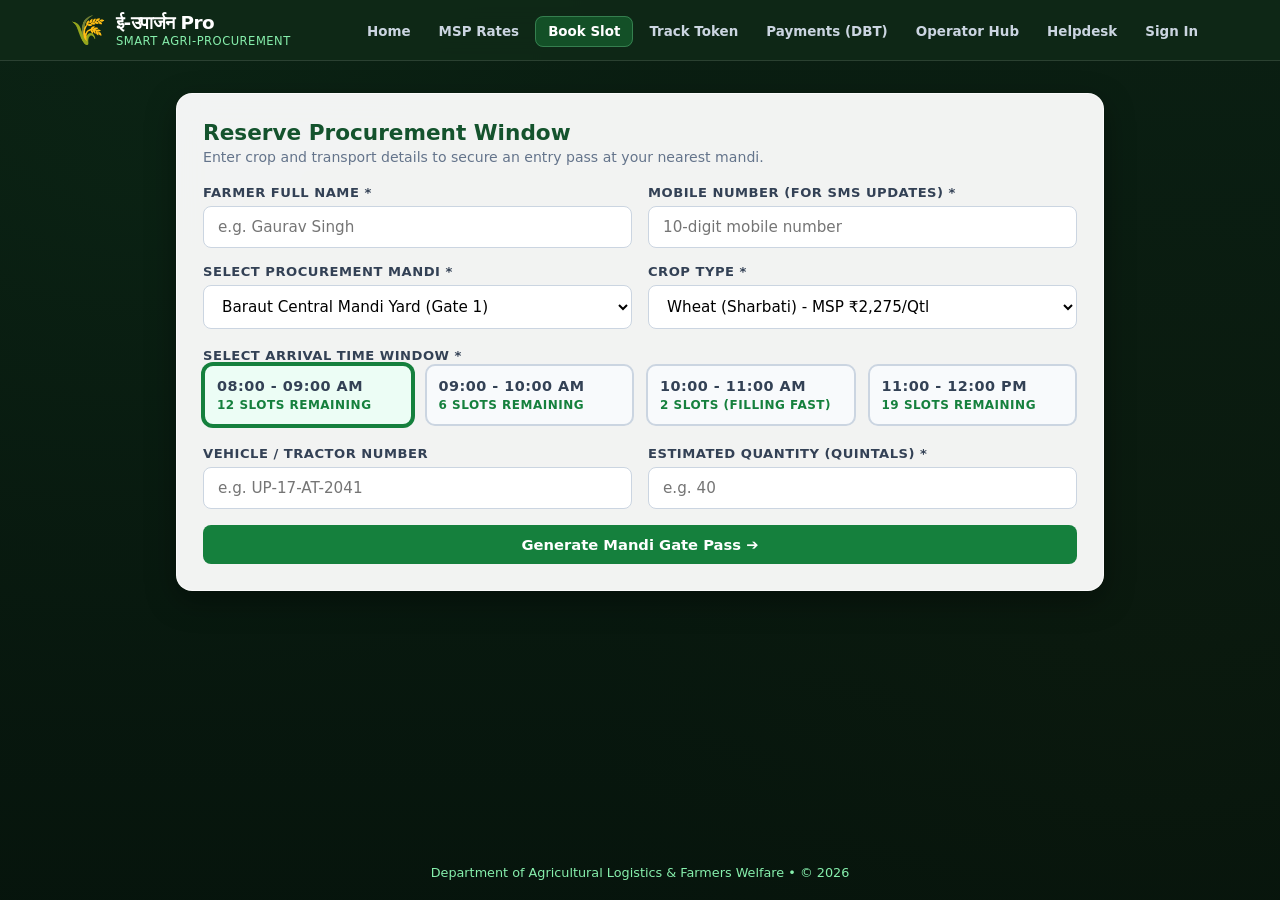
==== book-slot.html @ eba29f45 "Initial commit: Kisan Mandi Portal" ====
<!DOCTYPE html>
<html lang="en">
<head>
  <meta charset="UTF-8" />
  <meta name="viewport" content="width=device-width, initial-scale=1.0" />
  <title>Book Arrival Slot - Kisan Portal</title>
  <link rel="stylesheet" href="style.css" />
</head>
<body>

  <nav class="navbar">
    <div class="nav-container">
      <a href="index.html" class="brand">
        <span class="brand-icon">🌾</span>
        <div>
          <div class="brand-title">ई-उपार्जन Pro</div>
          <div class="brand-subtitle">Smart Agri-Procurement</div>
        </div>
      </a>
      <ul class="nav-links" id="navLinks"></ul>
    </div>
  </nav>

  <main class="main-content">
    <div class="card">
      <h2 class="card-title">Reserve Procurement Window</h2>
      <p class="card-desc">Enter crop and transport details to secure an entry pass at your nearest mandi.</p>

      <form id="bookingForm">
        <div class="form-row">
          <div class="form-group">
            <label for="farmerName">Farmer Full Name *</label>
            <input type="text" id="farmerName" placeholder="e.g. Gaurav Singh" required />
          </div>
          <div class="form-group">
            <label for="farmerPhone">Mobile Number (For SMS Updates) *</label>
            <input type="tel" id="farmerPhone" pattern="[0-9]{10}" placeholder="10-digit mobile number" required />
          </div>
        </div>

        <div class="form-row">
          <div class="form-group">
            <label for="centerSelect">Select Procurement Mandi *</label>
            <select id="centerSelect" required>
              <option value="Baraut Central Mandi Yard">Baraut Central Mandi Yard (Gate 1)</option>
              <option value="Khekra Grain Procurement Sub-Center">Khekra Grain Procurement Sub-Center</option>
              <option value="Baghpat Main Mandi Hub">Baghpat Main Mandi Hub</option>
            </select>
          </div>
          <div class="form-group">
            <label for="cropType">Crop Type *</label>
            <select id="cropType" required>
              <option value="Wheat (Sharbati)">Wheat (Sharbati) - MSP ₹2,275/Qtl</option>
              <option value="Mustard (Sarson)">Mustard (Sarson) - MSP ₹5,650/Qtl</option>
              <option value="Paddy (Dhan)">Paddy (Dhan) - MSP ₹2,183/Qtl</option>
            </select>
          </div>
        </div>

        <label>Select Arrival Time Window *</label>
        <div class="slot-grid">
          <label>
            <input type="radio" name="arrivalSlot" value="08:00 AM - 09:00 AM" class="slot-radio" checked />
            <div class="slot-box">
              <span class="slot-time">08:00 - 09:00 AM</span>
              <span class="slot-count">12 Slots Remaining</span>
            </div>
          </label>
          <label>
            <input type="radio" name="arrivalSlot" value="09:00 AM - 10:00 AM" class="slot-radio" />
            <div class="slot-box">
              <span class="slot-time">09:00 - 10:00 AM</span>
              <span class="slot-count">6 Slots Remaining</span>
            </div>
          </label>
          <label>
            <input type="radio" name="arrivalSlot" value="10:00 AM - 11:00 AM" class="slot-radio" />
            <div class="slot-box">
              <span class="slot-time">10:00 - 11:00 AM</span>
              <span class="slot-count">2 Slots (Filling Fast)</span>
            </div>
          </label>
          <label>
            <input type="radio" name="arrivalSlot" value="11:00 AM - 12:00 PM" class="slot-radio" />
            <div class="slot-box">
              <span class="slot-time">11:00 - 12:00 PM</span>
              <span class="slot-count">19 Slots Remaining</span>
            </div>
          </label>
        </div>

        <div class="form-row">
          <div class="form-group">
            <label for="vehicleNo">Vehicle / Tractor Number</label>
            <input type="text" id="vehicleNo" placeholder="e.g. UP-17-AT-2041" />
          </div>
          <div class="form-group">
            <label for="cropQty">Estimated Quantity (Quintals) *</label>
            <input type="number" id="cropQty" min="1" max="500" placeholder="e.g. 40" required />
          </div>
        </div>

        <button type="submit" class="btn btn-primary">Generate Mandi Gate Pass ➔</button>
      </form>
    </div>
  </main>

  <footer>Department of Agricultural Logistics & Farmers Welfare • © 2026</footer>
  <script src="script.js"></script>
</body>
</html>
---- style.css ----
* {
  box-sizing: border-box;
  margin: 0;
  padding: 0;
  font-family: system-ui, -apple-system, BlinkMacSystemFont, "Segoe UI", Roboto, sans-serif;
}

:root {
  --primary: #15803d;
  --primary-dark: #14532d;
  --accent: #ca8a04;
  --secondary: #0284c7;
  --card-bg: rgba(255, 255, 255, 0.95);
  --text-dark: #0f172a;
  --text-muted: #64748b;
  --border: #cbd5e1;
}

/* Background UI with agricultural crop visuals and soft dark green overlay */
body {
  min-height: 100vh;
  color: var(--text-dark);
  background-color: #0f2015;
  background-image: 
    linear-gradient(rgba(10, 31, 18, 0.88), rgba(6, 20, 12, 0.94)),
    radial-gradient(circle at 10% 20%, rgba(34, 197, 94, 0.25) 0%, transparent 40%),
    radial-gradient(circle at 90% 80%, rgba(202, 138, 4, 0.2) 0%, transparent 40%),
    url("https://images.unsplash.com/photo-1500382017468-9049fed747ef?auto=format&fit=crop&w=1600&q=80");
  background-size: cover;
  background-attachment: fixed;
  background-position: center;
  display: flex;
  flex-direction: column;
}

/* Universal Sticky Navigation Bar */
.navbar {
  background: rgba(15, 41, 23, 0.94);
  backdrop-filter: blur(12px);
  border-bottom: 1px solid rgba(255, 255, 255, 0.12);
  position: sticky;
  top: 0;
  z-index: 100;
}

.nav-container {
  max-width: 1180px;
  margin: 0 auto;
  padding: 12px 20px;
  display: flex;
  align-items: center;
  justify-content: space-between;
  flex-wrap: wrap;
  gap: 10px;
}

.brand {
  display: flex;
  align-items: center;
  gap: 10px;
  text-decoration: none;
  color: white;
}

.brand-icon { font-size: 1.8rem; }
.brand-title { font-size: 1.15rem; font-weight: 800; letter-spacing: -0.5px; }
.brand-subtitle { font-size: 0.72rem; color: #86efac; letter-spacing: 0.5px; text-transform: uppercase; }

.nav-links {
  display: flex;
  gap: 4px;
  list-style: none;
  align-items: center;
  flex-wrap: wrap;
}

.nav-links a {
  text-decoration: none;
  color: #cbd5e1;
  font-size: 0.84rem;
  font-weight: 600;
  padding: 7px 12px;
  border-radius: 8px;
  transition: all 0.2s ease;
}

.nav-links a:hover, .nav-links a.active {
  color: white;
  background: rgba(34, 197, 94, 0.25);
  border: 1px solid rgba(134, 239, 172, 0.3);
}

.user-badge {
  display: flex;
  align-items: center;
  gap: 6px;
  background: rgba(34, 197, 94, 0.2);
  border: 1px solid rgba(134, 239, 172, 0.4);
  padding: 5px 12px;
  border-radius: 20px;
  font-size: 0.78rem;
  color: white;
  font-weight: 600;
}

.btn-logout {
  background: rgba(239, 68, 68, 0.2);
  color: #fca5a5;
  border: 1px solid rgba(239, 68, 68, 0.4);
  padding: 5px 10px;
  border-radius: 8px;
  font-size: 0.78rem;
  font-weight: 700;
  cursor: pointer;
  transition: all 0.2s;
}

.btn-logout:hover {
  background: #dc2626;
  color: white;
}

/* Layout Containers */
.main-content {
  flex: 1;
  max-width: 960px;
  width: 100%;
  margin: 32px auto;
  padding: 0 16px;
}

/* Glassmorphic UI Card */
.card {
  background: var(--card-bg);
  backdrop-filter: blur(16px);
  border-radius: 16px;
  padding: 26px;
  box-shadow: 0 10px 30px rgba(0, 0, 0, 0.35);
  border: 1px solid rgba(255, 255, 255, 0.7);
  margin-bottom: 24px;
}

.card-title {
  font-size: 1.35rem;
  font-weight: 800;
  color: var(--primary-dark);
  margin-bottom: 4px;
}

.card-desc {
  font-size: 0.88rem;
  color: var(--text-muted);
  margin-bottom: 20px;
}

/* Banner and Landing Grid */
.hero-banner {
  text-align: center;
  padding: 30px 20px;
  color: white;
}

.hero-banner h1 {
  font-size: 2.2rem;
  font-weight: 900;
  margin-bottom: 12px;
}

.hero-banner p {
  font-size: 1.05rem;
  color: #bbf7d0;
  max-width: 620px;
  margin: 0 auto 20px auto;
}

.grid-3 {
  display: grid;
  grid-template-columns: repeat(auto-fit, minmax(260px, 1fr));
  gap: 20px;
}

.action-card {
  background: var(--card-bg);
  border-radius: 16px;
  padding: 24px;
  border-left: 5px solid var(--primary);
  box-shadow: 0 10px 25px rgba(0,0,0,0.25);
  display: flex;
  flex-direction: column;
  justify-content: space-between;
  text-decoration: none;
  color: var(--text-dark);
  transition: transform 0.2s, box-shadow 0.2s;
}

.action-card:hover {
  transform: translateY(-4px);
  box-shadow: 0 14px 28px rgba(0, 0, 0, 0.3);
}

.action-card.orange { border-left-color: var(--accent); }
.action-card.blue { border-left-color: var(--secondary); }
.action-icon { font-size: 2rem; margin-bottom: 10px; }

/* Forms and Inputs */
.form-row { display: flex; gap: 16px; margin-bottom: 16px; }
.form-group { flex: 1; display: flex; flex-direction: column; gap: 6px; }

label {
  font-size: 0.82rem;
  font-weight: 700;
  color: #334155;
  text-transform: uppercase;
  letter-spacing: 0.5px;
}

input, select, textarea {
  width: 100%;
  padding: 11px 14px;
  border: 1.5px solid var(--border);
  border-radius: 8px;
  font-size: 0.95rem;
  background-color: white;
  transition: border-color 0.2s;
}

input:focus, select:focus, textarea:focus {
  border-color: var(--primary);
  outline: none;
  box-shadow: 0 0 0 3px rgba(21, 128, 61, 0.15);
}

.tab-container { display: flex; gap: 8px; margin-bottom: 16px; }
.tab-btn {
  flex: 1; padding: 10px 14px; border: none; background: #e2e8f0; color: var(--text-muted);
  font-weight: 700; font-size: 0.9rem; border-radius: 8px; cursor: pointer; transition: all 0.2s;
}
.tab-btn.active { background: var(--primary); color: white; }

/* Arrival Slots */
.slot-grid {
  display: grid;
  grid-template-columns: repeat(auto-fit, minmax(180px, 1fr));
  gap: 12px;
  margin-bottom: 20px;
}
.slot-radio { display: none; }
.slot-box {
  border: 2px solid var(--border); padding: 12px; border-radius: 10px; cursor: pointer;
  background: #f8fafc; display: flex; flex-direction: column; gap: 4px; transition: all 0.2s;
}
.slot-time { font-weight: 700; font-size: 0.9rem; }
.slot-count { font-size: 0.75rem; font-weight: 600; color: var(--primary); }
.slot-radio:checked + .slot-box {
  border-color: var(--primary); background: #ecfdf5; box-shadow: 0 0 0 2px var(--primary);
}

/* Button UI */
.btn {
  display: inline-flex; align-items: center; justify-content: center; gap: 8px;
  padding: 11px 18px; font-size: 0.92rem; font-weight: 700; border-radius: 8px;
  border: none; cursor: pointer; text-decoration: none; transition: all 0.2s;
}
.btn-primary { background: var(--primary); color: white; width: 100%; }
.btn-primary:hover { background: var(--primary-dark); }
.btn-secondary { background: var(--secondary); color: white; }
.btn-secondary:hover { background: #0369a1; }
.btn-outline { background: white; border: 1px solid var(--border); color: var(--text-dark); }
.btn-outline:hover { background: #f1f5f9; }

/* Token Tracker Slip & Timeline */
.token-slip {
  background: #f8fafc; border: 2px dashed #94a3b8; border-radius: 12px; padding: 20px; margin-bottom: 24px;
}
.slip-header {
  display: flex; justify-content: space-between; align-items: center;
  border-bottom: 1px solid var(--border); padding-bottom: 12px; margin-bottom: 14px;
}
.token-tag { font-size: 1.6rem; font-family: monospace; font-weight: 900; color: var(--primary-dark); }
.details-grid { display: grid; grid-template-columns: repeat(auto-fit, minmax(160px, 1fr)); gap: 14px; }

.timeline {
  display: flex; flex-direction: column; gap: 20px; position: relative; margin: 20px 0 0 10px;
}
.timeline::before {
  content: ""; position: absolute; top: 14px; left: 14px; width: 2px;
  height: calc(100% - 28px); background: #e2e8f0;
}
.timeline-step { display: flex; align-items: flex-start; gap: 16px; position: relative; z-index: 2; }
.step-node {
  width: 32px; height: 32px; border-radius: 50%; background: white; border: 2px solid #cbd5e1;
  color: #94a3b8; display: flex; align-items: center; justify-content: center; font-size: 0.85rem; font-weight: bold;
}
.step-content h4 { font-size: 0.95rem; color: #64748b; }
.step-content p { font-size: 0.82rem; color: #94a3b8; }
.step-completed .step-node { background: var(--primary); border-color: var(--primary); color: white; }
.step-completed .step-content h4 { color: var(--text-dark); }
.step-active .step-node {
  background: var(--secondary); border-color: var(--secondary); color: white;
  box-shadow: 0 0 0 6px rgba(2, 132, 199, 0.2);
}
.step-active .step-content h4 { color: var(--secondary); font-weight: bold; }

/* Tables & Badges */
.rate-table { width: 100%; border-collapse: collapse; margin-top: 15px; font-size: 0.9rem; }
.rate-table th, .rate-table td { padding: 12px 14px; text-align: left; border-bottom: 1px solid var(--border); }
.rate-table th { background: #f1f5f9; color: var(--text-muted); font-weight: 700; font-size: 0.8rem; text-transform: uppercase; }
.badge-msp { background: #dcfce7; color: #15803d; font-weight: 800; padding: 4px 8px; border-radius: 6px; font-family: monospace; }

footer { text-align: center; padding: 20px; color: #86efac; font-size: 0.8rem; margin-top: auto; }

@media (max-width: 768px) {
  .nav-container { flex-direction: column; align-items: stretch; }
  .nav-links { justify-content: center; }
  .form-row { flex-direction: column; }
}
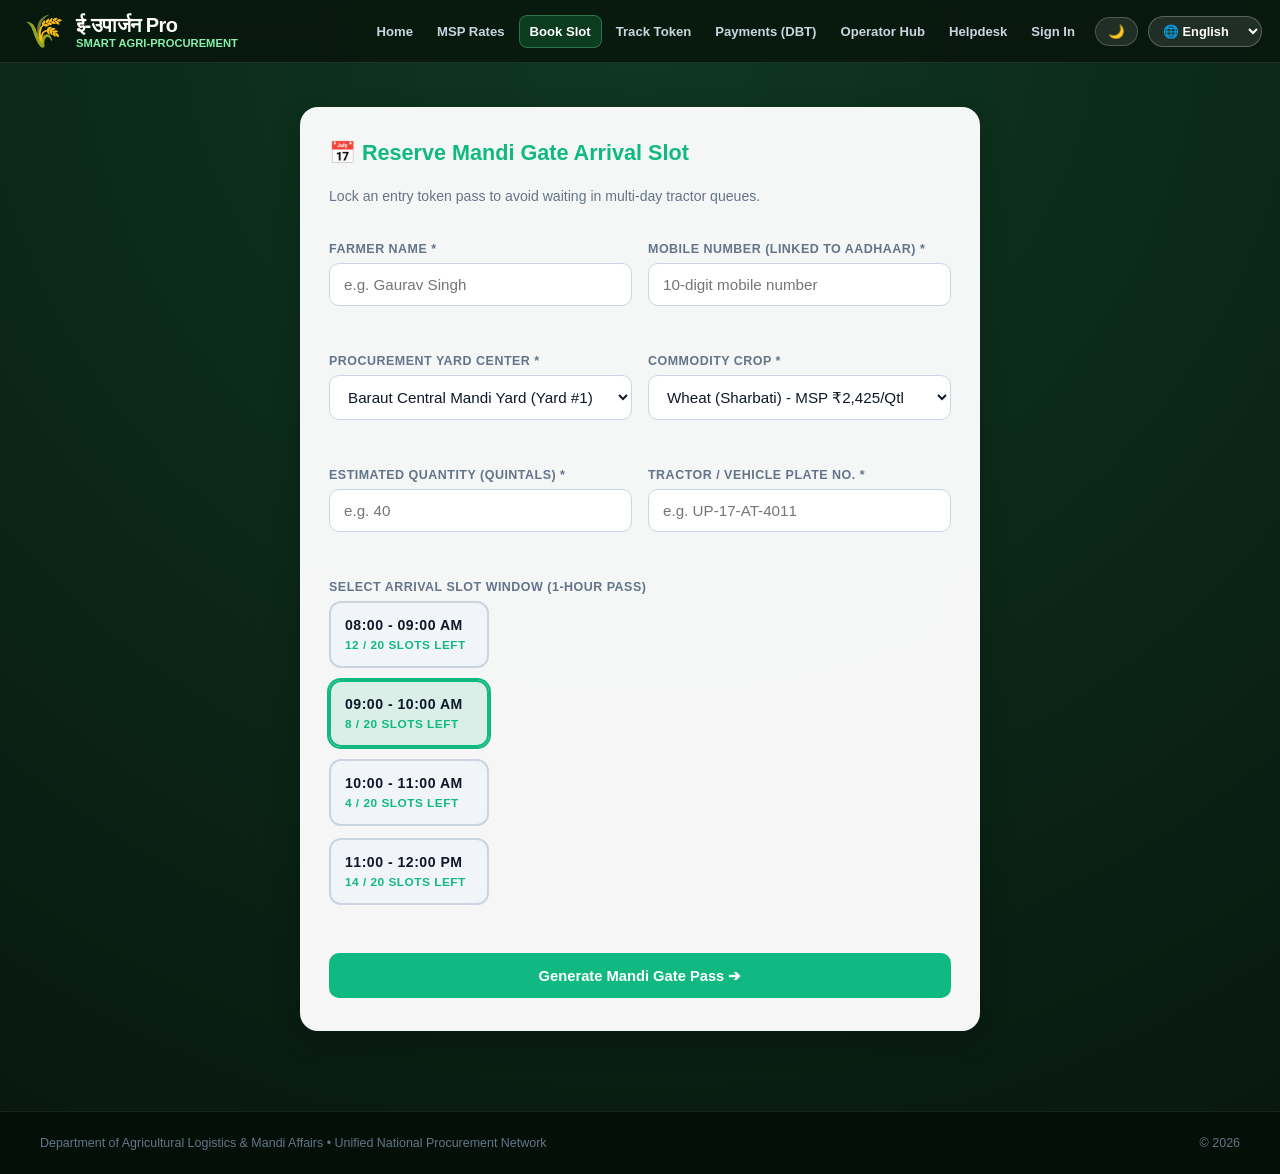
==== commit 6c9e0e0f: "Fix navbar wrapping and layout spacing issues" ====
--- a/book-slot.html
+++ b/book-slot.html
@@ -3,7 +3,7 @@
 <head>
   <meta charset="UTF-8" />
   <meta name="viewport" content="width=device-width, initial-scale=1.0" />
-  <title>Book Arrival Slot - Kisan Portal</title>
+  <title>Book Arrival Slot • ई-उपार्जन Pro</title>
   <link rel="stylesheet" href="style.css" />
 </head>
 <body>
@@ -22,81 +22,85 @@
   </nav>
 
   <main class="main-content">
-    <div class="card">
-      <h2 class="card-title">Reserve Procurement Window</h2>
-      <p class="card-desc">Enter crop and transport details to secure an entry pass at your nearest mandi.</p>
+    <div class="card" style="max-width: 680px; margin: 20px auto;">
+      <h2 class="card-title">📅 Reserve Mandi Gate Arrival Slot</h2>
+      <p class="card-desc">Lock an entry token pass to avoid waiting in multi-day tractor queues.</p>
 
       <form id="bookingForm">
         <div class="form-row">
           <div class="form-group">
-            <label for="farmerName">Farmer Full Name *</label>
+            <label>Farmer Name *</label>
             <input type="text" id="farmerName" placeholder="e.g. Gaurav Singh" required />
           </div>
           <div class="form-group">
-            <label for="farmerPhone">Mobile Number (For SMS Updates) *</label>
-            <input type="tel" id="farmerPhone" pattern="[0-9]{10}" placeholder="10-digit mobile number" required />
+            <label>Mobile Number (Linked to Aadhaar) *</label>
+            <input type="tel" id="farmerPhone" placeholder="10-digit mobile number" required />
           </div>
         </div>
 
         <div class="form-row">
           <div class="form-group">
-            <label for="centerSelect">Select Procurement Mandi *</label>
+            <label>Procurement Yard Center *</label>
             <select id="centerSelect" required>
-              <option value="Baraut Central Mandi Yard">Baraut Central Mandi Yard (Gate 1)</option>
-              <option value="Khekra Grain Procurement Sub-Center">Khekra Grain Procurement Sub-Center</option>
-              <option value="Baghpat Main Mandi Hub">Baghpat Main Mandi Hub</option>
+              <option value="Baraut Central Mandi Yard">Baraut Central Mandi Yard (Yard #1)</option>
+              <option value="Baghpat APMC Main Sub-Yard">Baghpat APMC Main Sub-Yard</option>
+              <option value="Khekra Grain Mandi Complex">Khekra Grain Mandi Complex</option>
+              <option value="Chhaprauli Farmer Hub">Chhaprauli Farmer Hub</option>
             </select>
           </div>
           <div class="form-group">
-            <label for="cropType">Crop Type *</label>
+            <label>Commodity Crop *</label>
             <select id="cropType" required>
-              <option value="Wheat (Sharbati)">Wheat (Sharbati) - MSP ₹2,275/Qtl</option>
-              <option value="Mustard (Sarson)">Mustard (Sarson) - MSP ₹5,650/Qtl</option>
-              <option value="Paddy (Dhan)">Paddy (Dhan) - MSP ₹2,183/Qtl</option>
+              <option value="Wheat (Sharbati)">Wheat (Sharbati) - MSP ₹2,425/Qtl</option>
+              <option value="Mustard (RM)">Mustard (Rabi RM) - MSP ₹5,950/Qtl</option>
+              <option value="Gram (Chana)">Gram (Chana) - MSP ₹5,650/Qtl</option>
+              <option value="Barley (Jau)">Barley - MSP ₹1,980/Qtl</option>
             </select>
           </div>
         </div>
 
-        <label>Select Arrival Time Window *</label>
-        <div class="slot-grid">
-          <label>
-            <input type="radio" name="arrivalSlot" value="08:00 AM - 09:00 AM" class="slot-radio" checked />
-            <div class="slot-box">
-              <span class="slot-time">08:00 - 09:00 AM</span>
-              <span class="slot-count">12 Slots Remaining</span>
-            </div>
-          </label>
-          <label>
-            <input type="radio" name="arrivalSlot" value="09:00 AM - 10:00 AM" class="slot-radio" />
-            <div class="slot-box">
-              <span class="slot-time">09:00 - 10:00 AM</span>
-              <span class="slot-count">6 Slots Remaining</span>
-            </div>
-          </label>
-          <label>
-            <input type="radio" name="arrivalSlot" value="10:00 AM - 11:00 AM" class="slot-radio" />
-            <div class="slot-box">
-              <span class="slot-time">10:00 - 11:00 AM</span>
-              <span class="slot-count">2 Slots (Filling Fast)</span>
-            </div>
-          </label>
-          <label>
-            <input type="radio" name="arrivalSlot" value="11:00 AM - 12:00 PM" class="slot-radio" />
-            <div class="slot-box">
-              <span class="slot-time">11:00 - 12:00 PM</span>
-              <span class="slot-count">19 Slots Remaining</span>
-            </div>
-          </label>
+        <div class="form-row">
+          <div class="form-group">
+            <label>Estimated Quantity (Quintals) *</label>
+            <input type="number" id="cropQty" min="5" max="500" placeholder="e.g. 40" required />
+          </div>
+          <div class="form-group">
+            <label>Tractor / Vehicle Plate No. *</label>
+            <input type="text" id="vehicleNo" placeholder="e.g. UP-17-AT-4011" required />
+          </div>
         </div>
 
-        <div class="form-row">
-          <div class="form-group">
-            <label for="vehicleNo">Vehicle / Tractor Number</label>
-            <input type="text" id="vehicleNo" placeholder="e.g. UP-17-AT-2041" />
-          </div>
-          <div class="form-group">
-            <label for="cropQty">Estimated Quantity (Quintals) *</label>
-            <input type="number" id="cropQty" min="1" max="500" placeholder="e.g. 40" required />
+        <div class="form-group" style="margin-bottom: 20px;">
+          <label>Select Arrival Slot Window (1-Hour Pass)</label>
+          <div class="slot-grid">
+            <label>
+              <input type="radio" name="arrivalSlot" value="08:00 AM - 09:00 AM" class="slot-radio" />
+              <div class="slot-box">
+                <span class="slot-time">08:00 - 09:00 AM</span>
+                <span class="slot-count">12 / 20 Slots Left</span>
+              </div>
+            </label>
+            <label>
+              <input type="radio" name="arrivalSlot" value="09:00 AM - 10:00 AM" class="slot-radio" checked />
+              <div class="slot-box">
+                <span class="slot-time">09:00 - 10:00 AM</span>
+                <span class="slot-count">8 / 20 Slots Left</span>
+              </div>
+            </label>
+            <label>
+              <input type="radio" name="arrivalSlot" value="10:00 AM - 11:00 AM" class="slot-radio" />
+              <div class="slot-box">
+                <span class="slot-time">10:00 - 11:00 AM</span>
+                <span class="slot-count">4 / 20 Slots Left</span>
+              </div>
+            </label>
+            <label>
+              <input type="radio" name="arrivalSlot" value="11:00 AM - 12:00 PM" class="slot-radio" />
+              <div class="slot-box">
+                <span class="slot-time">11:00 - 12:00 PM</span>
+                <span class="slot-count">14 / 20 Slots Left</span>
+              </div>
+            </label>
           </div>
         </div>
 
@@ -105,7 +109,13 @@
     </div>
   </main>
 
-  <footer>Department of Agricultural Logistics & Farmers Welfare • © 2026</footer>
+  <footer class="portal-footer">
+    <div class="footer-inner">
+      <p>Department of Agricultural Logistics & Mandi Affairs • Unified National Procurement Network</p>
+      <span>© 2026</span>
+    </div>
+  </footer>
+
   <script src="script.js"></script>
 </body>
 </html>
--- a/style.css
+++ b/style.css
@@ -1,316 +1,939 @@
+/* =========================================================
+   1. CORE TOKENS & DESIGN SYSTEM
+   ========================================================= */
 * {
   box-sizing: border-box;
   margin: 0;
   padding: 0;
-  font-family: system-ui, -apple-system, BlinkMacSystemFont, "Segoe UI", Roboto, sans-serif;
+  font-family: -apple-system, BlinkMacSystemFont, "Segoe UI", Roboto, "Helvetica Neue", Arial, sans-serif;
+  transition: background-color 0.25s ease, border-color 0.25s ease, color 0.25s ease;
 }
 
 :root {
-  --primary: #15803d;
-  --primary-dark: #14532d;
-  --accent: #ca8a04;
-  --secondary: #0284c7;
-  --card-bg: rgba(255, 255, 255, 0.95);
-  --text-dark: #0f172a;
+  --primary: #10b981;
+  --primary-dark: #059669;
+  --accent: #f59e0b;
+  --secondary: #3b82f6;
+  --bg-gradient: radial-gradient(circle at 50% 0%, #0f3822 0%, #08170e 100%);
+  --surface: rgba(255, 255, 255, 0.96);
+  --surface-alt: #f1f5f9;
+  --text-main: #0f172a;
   --text-muted: #64748b;
   --border: #cbd5e1;
-}
-
-/* Background UI with agricultural crop visuals and soft dark green overlay */
+  --border-card: rgba(255, 255, 255, 0.2);
+  --shadow-card: 0 10px 30px rgba(0, 0, 0, 0.18);
+  --input-bg: #ffffff;
+}
+
+body.dark-mode {
+  --primary: #34d399;
+  --primary-dark: #10b981;
+  --accent: #fbbf24;
+  --secondary: #60a5fa;
+  --bg-gradient: radial-gradient(circle at 50% 0%, #092315 0%, #030805 100%);
+  --surface: rgba(15, 23, 42, 0.92);
+  --surface-alt: #0b1324;
+  --text-main: #f8fafc;
+  --text-muted: #94a3b8;
+  --border: #334155;
+  --border-card: rgba(255, 255, 255, 0.08);
+  --shadow-card: 0 12px 36px rgba(0, 0, 0, 0.55);
+  --input-bg: #0f172a;
+}
+
 body {
   min-height: 100vh;
-  color: var(--text-dark);
-  background-color: #0f2015;
-  background-image: 
-    linear-gradient(rgba(10, 31, 18, 0.88), rgba(6, 20, 12, 0.94)),
-    radial-gradient(circle at 10% 20%, rgba(34, 197, 94, 0.25) 0%, transparent 40%),
-    radial-gradient(circle at 90% 80%, rgba(202, 138, 4, 0.2) 0%, transparent 40%),
-    url("https://images.unsplash.com/photo-1500382017468-9049fed747ef?auto=format&fit=crop&w=1600&q=80");
-  background-size: cover;
-  background-attachment: fixed;
-  background-position: center;
+  background: var(--bg-gradient);
+  color: var(--text-main);
   display: flex;
   flex-direction: column;
 }
 
-/* Universal Sticky Navigation Bar */
+/* =========================================================
+   2. TOP TICKER & NAVBAR
+   ========================================================= */
+.mandi-ticker-strip {
+  background: #041007;
+  border-bottom: 1px solid rgba(255, 255, 255, 0.08);
+  overflow: hidden;
+  white-space: nowrap;
+  padding: 7px 0;
+  font-size: 0.78rem;
+  color: #94a3b8;
+}
+
+.ticker-content {
+  display: inline-flex;
+  gap: 36px;
+  padding-left: 20px;
+}
+
+.ticker-content em.up { color: #34d399; font-style: normal; font-weight: 700; }
+.ticker-content em.steady { color: #94a3b8; font-style: normal; }
+
 .navbar {
-  background: rgba(15, 41, 23, 0.94);
-  backdrop-filter: blur(12px);
-  border-bottom: 1px solid rgba(255, 255, 255, 0.12);
+  background: rgba(8, 23, 14, 0.92);
+  backdrop-filter: blur(14px);
+  border-bottom: 1px solid rgba(255, 255, 255, 0.1);
   position: sticky;
   top: 0;
   z-index: 100;
 }
 
 .nav-container {
-  max-width: 1180px;
+  max-width: 1240px;
   margin: 0 auto;
-  padding: 12px 20px;
+  padding: 12px 24px;
   display: flex;
   align-items: center;
   justify-content: space-between;
-  flex-wrap: wrap;
-  gap: 10px;
 }
 
 .brand {
   display: flex;
   align-items: center;
-  gap: 10px;
+  gap: 12px;
   text-decoration: none;
-  color: white;
-}
-
-.brand-icon { font-size: 1.8rem; }
-.brand-title { font-size: 1.15rem; font-weight: 800; letter-spacing: -0.5px; }
-.brand-subtitle { font-size: 0.72rem; color: #86efac; letter-spacing: 0.5px; text-transform: uppercase; }
+  color: #ffffff;
+}
+
+.brand-icon {
+  font-size: 2rem;
+  display: inline-block;
+  transform-origin: bottom center;
+  animation: wheatWave 2.8s ease-in-out infinite;
+}
+
+@keyframes wheatWave {
+  0%, 100% { transform: rotate(0deg); }
+  20% { transform: rotate(14deg) scale(1.05); }
+  40% { transform: rotate(-10deg); }
+  60% { transform: rotate(8deg); }
+  80% { transform: rotate(-4deg); }
+}
+
+.brand-title { font-size: 1.25rem; font-weight: 900; letter-spacing: -0.5px; }
+.brand-subtitle { font-size: 0.7rem; color: #86efac; text-transform: uppercase; font-weight: 700; }
 
 .nav-links {
   display: flex;
-  gap: 4px;
+  align-items: center;
   list-style: none;
-  align-items: center;
-  flex-wrap: wrap;
+  gap: 6px;
 }
 
 .nav-links a {
+  color: #cbd5e1;
   text-decoration: none;
-  color: #cbd5e1;
   font-size: 0.84rem;
   font-weight: 600;
-  padding: 7px 12px;
+  padding: 8px 14px;
   border-radius: 8px;
-  transition: all 0.2s ease;
-}
-
-.nav-links a:hover, .nav-links a.active {
-  color: white;
-  background: rgba(34, 197, 94, 0.25);
+  transition: all 0.2s;
+}
+
+.nav-links a:hover,
+.nav-links a.active {
+  background: rgba(34, 197, 94, 0.2);
+  color: #ffffff;
   border: 1px solid rgba(134, 239, 172, 0.3);
 }
 
+.theme-btn {
+  background: rgba(255, 255, 255, 0.1);
+  border: 1px solid rgba(255, 255, 255, 0.2);
+  color: #fff;
+  border-radius: 20px;
+  padding: 6px 12px;
+  cursor: pointer;
+  margin-left: 6px;
+}
+
+.lang-select {
+  background: rgba(255, 255, 255, 0.1);
+  border: 1px solid rgba(255, 255, 255, 0.25);
+  color: #ffffff;
+  border-radius: 20px;
+  padding: 6px 10px;
+  font-size: 0.8rem;
+  font-weight: 700;
+  cursor: pointer;
+  margin-left: 6px;
+}
+
+.lang-select option { background: #0b1710; color: #fff; }
+
 .user-badge {
-  display: flex;
-  align-items: center;
-  gap: 6px;
-  background: rgba(34, 197, 94, 0.2);
-  border: 1px solid rgba(134, 239, 172, 0.4);
-  padding: 5px 12px;
+  background: rgba(16, 185, 129, 0.2);
+  border: 1px solid rgba(16, 185, 129, 0.4);
+  padding: 6px 12px;
   border-radius: 20px;
+  color: #ffffff;
   font-size: 0.78rem;
-  color: white;
-  font-weight: 600;
+  font-weight: 700;
 }
 
 .btn-logout {
   background: rgba(239, 68, 68, 0.2);
   color: #fca5a5;
   border: 1px solid rgba(239, 68, 68, 0.4);
-  padding: 5px 10px;
+  padding: 6px 12px;
   border-radius: 8px;
-  font-size: 0.78rem;
   font-weight: 700;
   cursor: pointer;
-  transition: all 0.2s;
-}
-
-.btn-logout:hover {
-  background: #dc2626;
-  color: white;
-}
-
-/* Layout Containers */
+}
+
+/* =========================================================
+   3. UNIVERSAL CARDS & CONTAINERS
+   ========================================================= */
 .main-content {
+  max-width: 1200px;
+  margin: 0 auto;
+  padding: 24px 20px 60px;
+  width: 100%;
   flex: 1;
-  max-width: 960px;
+}
+
+/* =========================================================
+   FORM SPACING & LAYOUT FIX (PREVENTS COLLAPSING / OVERLAPPING)
+   ========================================================= */
+
+/* Ensure the card has proper internal spacing */
+.card {
+  background: var(--surface);
+  backdrop-filter: blur(16px);
+  border-radius: 18px;
+  padding: 32px 28px;
+  border: 1px solid var(--border-card);
+  box-shadow: var(--shadow-card);
+  margin: 24px auto;
+  display: flex;
+  flex-direction: column;
+  gap: 16px; /* Automatic spacing between any direct child elements */
+}
+
+/* Form container */
+form {
+  display: flex;
+  flex-direction: column;
+  gap: 18px; /* Spacing between form rows and fields */
   width: 100%;
-  margin: 32px auto;
-  padding: 0 16px;
-}
-
-/* Glassmorphic UI Card */
-.card {
-  background: var(--card-bg);
-  backdrop-filter: blur(16px);
-  border-radius: 16px;
-  padding: 26px;
-  box-shadow: 0 10px 30px rgba(0, 0, 0, 0.35);
-  border: 1px solid rgba(255, 255, 255, 0.7);
-  margin-bottom: 24px;
+}
+
+/* Row wrapper for side-by-side inputs */
+.form-row {
+  display: flex;
+  gap: 18px;
+  width: 100%;
+}
+
+/* Individual field group */
+.form-group {
+  flex: 1;
+  display: flex;
+  flex-direction: column;
+  align-items: flex-start;
+  gap: 8px; /* Space between the label and the input box */
+  width: 100%;
+}
+
+/* Labels must be block-level so inputs drop to the next line */
+label {
+  display: block;
+  font-size: 0.8rem;
+  font-weight: 700;
+  color: var(--text-muted);
+  text-transform: uppercase;
+  letter-spacing: 0.5px;
+  line-height: 1.2;
+}
+
+/* Inputs, dropdowns, and textareas */
+input[type="text"],
+input[type="tel"],
+input[type="password"],
+input[type="number"],
+select,
+textarea {
+  display: block;
+  width: 100%;
+  padding: 12px 14px;
+  border: 1.5px solid var(--border);
+  border-radius: 10px;
+  font-size: 0.95rem;
+  background-color: var(--input-bg);
+  color: var(--text-main);
+  outline: none;
+  box-sizing: border-box;
+}
+
+/* Ensure textarea starts with good default height */
+textarea {
+  resize: vertical;
+  min-height: 100px;
+}
+
+/* Buttons inside forms */
+form .btn,
+form button[type="submit"] {
+  margin-top: 10px;
+  padding: 14px 20px;
+  width: 100%;
+}
+
+/* Role tab bar in login.html */
+.tab-container {
+  display: flex;
+  background: var(--surface-alt);
+  padding: 6px;
+  border-radius: 12px;
+  gap: 8px;
+  margin-bottom: 8px;
+  border: 1px solid var(--border);
+  width: 100%;
+}
+
+.tab-btn {
+  flex: 1;
+  padding: 10px 14px;
+  border: none;
+  background: transparent;
+  color: var(--text-muted);
+  font-weight: 700;
+  font-size: 0.88rem;
+  border-radius: 8px;
+  cursor: pointer;
+}
+
+/* Mobile responsive fallback */
+@media (max-width: 640px) {
+  .form-row {
+    flex-direction: column;
+    gap: 16px;
+  }
 }
 
 .card-title {
   font-size: 1.35rem;
   font-weight: 800;
-  color: var(--primary-dark);
-  margin-bottom: 4px;
+  color: var(--primary);
+  margin-bottom: 6px;
 }
 
 .card-desc {
   font-size: 0.88rem;
   color: var(--text-muted);
-  margin-bottom: 20px;
-}
-
-/* Banner and Landing Grid */
-.hero-banner {
+  margin-bottom: 22px;
+}
+
+/* =========================================================
+   4. FORM INPUTS & LABELS
+   ========================================================= */
+.form-row {
+  display: flex;
+  gap: 16px;
+  margin-bottom: 16px;
+}
+
+.form-group {
+  flex: 1;
+  display: flex;
+  flex-direction: column;
+  gap: 6px;
+  margin-bottom: 14px;
+}
+
+label {
+  font-size: 0.78rem;
+  font-weight: 800;
+  color: var(--text-muted);
+  text-transform: uppercase;
+  letter-spacing: 0.5px;
+}
+
+input, select, textarea {
+  width: 100%;
+  padding: 12px 14px;
+  border: 1.5px solid var(--border);
+  border-radius: 10px;
+  font-size: 0.95rem;
+  background-color: var(--input-bg);
+  color: var(--text-main);
+  outline: none;
+}
+
+input:focus, select:focus, textarea:focus {
+  border-color: var(--primary);
+  box-shadow: 0 0 0 3px rgba(16, 185, 129, 0.2);
+}
+
+/* =========================================================
+   5. BUTTONS & ROLE TABS
+   ========================================================= */
+.btn {
+  display: inline-flex;
+  align-items: center;
+  justify-content: center;
+  gap: 8px;
+  padding: 12px 20px;
+  font-size: 0.92rem;
+  font-weight: 700;
+  border-radius: 10px;
+  border: none;
+  cursor: pointer;
+  text-decoration: none;
+  transition: all 0.2s;
+}
+
+.btn-primary {
+  background: var(--primary);
+  color: #ffffff;
+  width: 100%;
+}
+
+.btn-primary:hover {
+  background: var(--primary-dark);
+  transform: translateY(-1px);
+}
+
+.btn-secondary {
+  background: var(--secondary);
+  color: #ffffff;
+}
+
+.tab-container {
+  display: flex;
+  background: var(--surface-alt);
+  padding: 5px;
+  border-radius: 12px;
+  gap: 6px;
+  margin-bottom: 22px;
+  border: 1px solid var(--border);
+}
+
+.tab-btn {
+  flex: 1;
+  padding: 10px 14px;
+  border: none;
+  background: transparent;
+  color: var(--text-muted);
+  font-weight: 700;
+  font-size: 0.88rem;
+  border-radius: 9px;
+  cursor: pointer;
+  display: inline-flex;
+  align-items: center;
+  justify-content: center;
+  gap: 8px;
+}
+
+.tab-btn.active {
+  background: var(--primary);
+  color: #ffffff;
+  box-shadow: 0 4px 12px rgba(16, 185, 129, 0.3);
+}
+
+/* =========================================================
+   6. SLOT SELECTION GRID
+   ========================================================= */
+.slot-grid {
+  display: grid;
+  grid-template-columns: repeat(auto-fit, minmax(160px, 1fr));
+  gap: 12px;
+}
+
+.slot-radio { display: none; }
+
+.slot-box {
+  border: 2px solid var(--border);
+  padding: 14px;
+  border-radius: 12px;
+  cursor: pointer;
+  background: var(--surface-alt);
+  display: flex;
+  flex-direction: column;
+  gap: 4px;
+}
+
+.slot-time {
+  font-weight: 800;
+  font-size: 0.88rem;
+  color: var(--text-main);
+}
+
+.slot-count {
+  font-size: 0.74rem;
+  font-weight: 700;
+  color: var(--primary);
+}
+
+.slot-radio:checked + .slot-box {
+  border-color: var(--primary);
+  background: rgba(16, 185, 129, 0.12);
+  box-shadow: 0 0 0 2px var(--primary);
+}
+/* Vertical separation between main dashboard sections */
+.section-container {
+  margin-bottom: 36px;
+}
+
+/* Internal gap inside the telemetry panel */
+.dashboard-panel {
+  margin-bottom: 36px;
+}
+
+.dashboard-panel .panel-header {
+  margin-bottom: 24px;
+}
+
+/* Space between the chart wrapper and the panel text above it */
+.charts-wrapper {
+  margin-top: 20px;
+}
+
+/* Directive boxes row */
+.directives-strip {
+  margin-top: 8px;
+}
+/* Fix gap between section header text and action cards */
+.section-header {
+  margin-bottom: 28px !important;
+}
+
+.section-sub {
+  display: block !important;
+  margin-top: 6px !important;
+  margin-bottom: 24px !important;
+}
+
+.grid-3.modern-actions {
+  margin-top: 20px !important;
+}
+
+
+/* =========================================================
+   7. TOKEN TRACKER SLIP & TIMELINE
+   ========================================================= */
+.token-slip {
+  background: var(--surface-alt);
+  border: 2px dashed var(--border);
+  border-radius: 14px;
+  padding: 20px;
+  margin-bottom: 24px;
+}
+
+.slip-header {
+  display: flex;
+  justify-content: space-between;
+  align-items: center;
+  border-bottom: 1px solid var(--border);
+  padding-bottom: 12px;
+  margin-bottom: 14px;
+}
+
+.token-tag {
+  font-size: 1.6rem;
+  font-family: monospace;
+  font-weight: 900;
+  color: var(--primary);
+}
+
+.details-grid {
+  display: grid;
+  grid-template-columns: repeat(auto-fit, minmax(160px, 1fr));
+  gap: 14px;
+}
+
+.details-grid strong {
+  color: var(--text-main);
+  display: block;
+  margin-top: 2px;
+}
+
+.timeline {
+  display: flex;
+  flex-direction: column;
+  gap: 20px;
+  position: relative;
+  margin: 20px 0 0 10px;
+}
+
+.timeline::before {
+  content: "";
+  position: absolute;
+  top: 14px;
+  left: 14px;
+  width: 2px;
+  height: calc(100% - 28px);
+  background: var(--border);
+}
+
+.timeline-step {
+  display: flex;
+  align-items: flex-start;
+  gap: 16px;
+  position: relative;
+  z-index: 2;
+}
+
+.step-node {
+  width: 32px;
+  height: 32px;
+  border-radius: 50%;
+  background: var(--surface);
+  border: 2px solid var(--border);
+  color: var(--text-muted);
+  display: flex;
+  align-items: center;
+  justify-content: center;
+  font-size: 0.85rem;
+  font-weight: bold;
+}
+
+.step-content h4 {
+  font-size: 0.95rem;
+  color: var(--text-muted);
+}
+
+.step-content p {
+  font-size: 0.82rem;
+  color: var(--text-muted);
+}
+
+.step-completed .step-node {
+  background: var(--primary);
+  border-color: var(--primary);
+  color: #ffffff;
+}
+
+.step-completed .step-content h4 {
+  color: var(--text-main);
+}
+
+.step-active .step-node {
+  background: var(--secondary);
+  border-color: var(--secondary);
+  color: #ffffff;
+  box-shadow: 0 0 0 6px rgba(59, 130, 246, 0.2);
+}
+
+.step-active .step-content h4 {
+  color: var(--secondary);
+  font-weight: bold;
+}
+
+/* =========================================================
+   8. RATE TABLE & BADGES
+   ========================================================= */
+.rate-table {
+  width: 100%;
+  border-collapse: collapse;
+  margin-top: 15px;
+  font-size: 0.9rem;
+}
+
+.rate-table th, .rate-table td {
+  padding: 14px 16px;
+  text-align: left;
+  border-bottom: 1px solid var(--border);
+}
+
+.rate-table th {
+  background: var(--surface-alt);
+  color: var(--text-muted);
+  font-weight: 800;
+  font-size: 0.78rem;
+  text-transform: uppercase;
+}
+
+.rate-table td {
+  color: var(--text-main);
+}
+
+.badge-msp {
+  background: rgba(16, 185, 129, 0.15);
+  color: var(--primary);
+  font-weight: 800;
+  padding: 4px 10px;
+  border-radius: 6px;
+  font-family: monospace;
+}
+
+/* =========================================================
+   9. HOMEPAGE HERO & GRIDS
+   ========================================================= */
+.portal-hero {
   text-align: center;
-  padding: 30px 20px;
-  color: white;
-}
-
-.hero-banner h1 {
-  font-size: 2.2rem;
+  padding: 48px 20px 24px;
+  color: #ffffff;
+}
+
+.hero-badge {
+  display: inline-block;
+  background: rgba(52, 211, 153, 0.12);
+  border: 1px solid rgba(52, 211, 153, 0.35);
+  color: #6ee7b7;
+  padding: 5px 14px;
+  border-radius: 20px;
+  font-size: 0.76rem;
+  font-weight: 700;
+  text-transform: uppercase;
+  margin-bottom: 16px;
+}
+
+.hero-main-title {
+  font-size: 2.6rem;
   font-weight: 900;
   margin-bottom: 12px;
 }
 
-.hero-banner p {
+.hero-subtext {
   font-size: 1.05rem;
-  color: #bbf7d0;
-  max-width: 620px;
-  margin: 0 auto 20px auto;
-}
+  color: #a7f3d0;
+  max-width: 680px;
+  margin: 0 auto 32px;
+  line-height: 1.6;
+}
+
+.kpi-banner {
+  display: inline-flex;
+  background: rgba(0, 0, 0, 0.35);
+  backdrop-filter: blur(10px);
+  border: 1px solid rgba(255, 255, 255, 0.12);
+  border-radius: 16px;
+  padding: 12px 24px;
+  gap: 36px;
+  flex-wrap: wrap;
+  justify-content: center;
+}
+
+.kpi-pill {
+  display: flex;
+  flex-direction: column;
+  align-items: center;
+}
+
+.kpi-num {
+  font-size: 1.4rem;
+  font-weight: 900;
+  font-family: monospace;
+  color: #ffffff;
+}
+
+.kpi-num.green-text { color: #34d399; }
+.kpi-lbl { font-size: 0.72rem; color: #94a3b8; text-transform: uppercase; font-weight: 700; }
 
 .grid-3 {
   display: grid;
-  grid-template-columns: repeat(auto-fit, minmax(260px, 1fr));
+  grid-template-columns: repeat(auto-fit, minmax(280px, 1fr));
   gap: 20px;
 }
 
-.action-card {
-  background: var(--card-bg);
-  border-radius: 16px;
-  padding: 24px;
-  border-left: 5px solid var(--primary);
-  box-shadow: 0 10px 25px rgba(0,0,0,0.25);
+.glass-action-card {
+  background: var(--surface);
+  backdrop-filter: blur(16px);
+  border: 1px solid var(--border-card);
+  border-radius: 18px;
+  padding: 26px;
+  text-decoration: none;
   display: flex;
   flex-direction: column;
   justify-content: space-between;
-  text-decoration: none;
-  color: var(--text-dark);
-  transition: transform 0.2s, box-shadow 0.2s;
-}
-
-.action-card:hover {
+  box-shadow: var(--shadow-card);
+}
+
+.glass-action-card:hover {
   transform: translateY(-4px);
-  box-shadow: 0 14px 28px rgba(0, 0, 0, 0.3);
-}
-
-.action-card.orange { border-left-color: var(--accent); }
-.action-card.blue { border-left-color: var(--secondary); }
-.action-icon { font-size: 2rem; margin-bottom: 10px; }
-
-/* Forms and Inputs */
-.form-row { display: flex; gap: 16px; margin-bottom: 16px; }
-.form-group { flex: 1; display: flex; flex-direction: column; gap: 6px; }
-
-label {
-  font-size: 0.82rem;
+}
+
+.green-accent { border-top: 4px solid var(--primary); }
+.amber-accent { border-top: 4px solid var(--accent); }
+.blue-accent { border-top: 4px solid var(--secondary); }
+
+.card-icon-bubble {
+  width: 48px;
+  height: 48px;
+  background: var(--surface-alt);
+  border-radius: 12px;
+  display: flex;
+  align-items: center;
+  justify-content: center;
+  font-size: 1.5rem;
+  margin-bottom: 14px;
+  border: 1px solid var(--border);
+}
+
+.status-chip {
+  display: inline-block;
+  font-size: 0.68rem;
+  font-weight: 800;
+  text-transform: uppercase;
+  padding: 3px 8px;
+  border-radius: 6px;
+  margin-bottom: 10px;
+}
+
+.chip-green { background: rgba(16, 185, 129, 0.15); color: var(--primary); }
+.chip-amber { background: rgba(245, 158, 11, 0.15); color: var(--accent); }
+.chip-blue { background: rgba(59, 130, 246, 0.15); color: var(--secondary); }
+
+.card-meta h3 { font-size: 1.25rem; font-weight: 800; color: var(--text-main); margin-bottom: 8px; }
+.card-meta p { font-size: 0.88rem; color: var(--text-muted); line-height: 1.5; }
+
+.action-footer {
+  display: flex;
+  align-items: center;
+  justify-content: space-between;
+  margin-top: 20px;
+  padding-top: 14px;
+  border-top: 1px solid var(--border);
+  font-size: 0.88rem;
   font-weight: 700;
-  color: #334155;
+  color: var(--text-main);
+}
+
+.dashboard-panel {
+  background: var(--surface);
+  border: 1px solid var(--border-card);
+  border-radius: 18px;
+  padding: 28px;
+  box-shadow: var(--shadow-card);
+}
+
+.charts-wrapper {
+  display: grid;
+  grid-template-columns: 2fr 1fr;
+  gap: 20px;
+  margin-top: 20px;
+}
+
+.chart-box {
+  background: var(--surface-alt);
+  border: 1px solid var(--border);
+  border-radius: 14px;
+  padding: 16px;
+}
+
+.chart-label {
+  font-size: 0.76rem;
+  font-weight: 800;
   text-transform: uppercase;
-  letter-spacing: 0.5px;
-}
-
-input, select, textarea {
-  width: 100%;
-  padding: 11px 14px;
-  border: 1.5px solid var(--border);
-  border-radius: 8px;
-  font-size: 0.95rem;
-  background-color: white;
-  transition: border-color 0.2s;
-}
-
-input:focus, select:focus, textarea:focus {
-  border-color: var(--primary);
-  outline: none;
-  box-shadow: 0 0 0 3px rgba(21, 128, 61, 0.15);
-}
-
-.tab-container { display: flex; gap: 8px; margin-bottom: 16px; }
-.tab-btn {
-  flex: 1; padding: 10px 14px; border: none; background: #e2e8f0; color: var(--text-muted);
-  font-weight: 700; font-size: 0.9rem; border-radius: 8px; cursor: pointer; transition: all 0.2s;
-}
-.tab-btn.active { background: var(--primary); color: white; }
-
-/* Arrival Slots */
-.slot-grid {
+  color: var(--text-muted);
+  margin-bottom: 12px;
+}
+
+.directives-strip {
   display: grid;
-  grid-template-columns: repeat(auto-fit, minmax(180px, 1fr));
-  gap: 12px;
-  margin-bottom: 20px;
-}
-.slot-radio { display: none; }
-.slot-box {
-  border: 2px solid var(--border); padding: 12px; border-radius: 10px; cursor: pointer;
-  background: #f8fafc; display: flex; flex-direction: column; gap: 4px; transition: all 0.2s;
-}
-.slot-time { font-weight: 700; font-size: 0.9rem; }
-.slot-count { font-size: 0.75rem; font-weight: 600; color: var(--primary); }
-.slot-radio:checked + .slot-box {
-  border-color: var(--primary); background: #ecfdf5; box-shadow: 0 0 0 2px var(--primary);
-}
-
-/* Button UI */
-.btn {
-  display: inline-flex; align-items: center; justify-content: center; gap: 8px;
-  padding: 11px 18px; font-size: 0.92rem; font-weight: 700; border-radius: 8px;
-  border: none; cursor: pointer; text-decoration: none; transition: all 0.2s;
-}
-.btn-primary { background: var(--primary); color: white; width: 100%; }
-.btn-primary:hover { background: var(--primary-dark); }
-.btn-secondary { background: var(--secondary); color: white; }
-.btn-secondary:hover { background: #0369a1; }
-.btn-outline { background: white; border: 1px solid var(--border); color: var(--text-dark); }
-.btn-outline:hover { background: #f1f5f9; }
-
-/* Token Tracker Slip & Timeline */
-.token-slip {
-  background: #f8fafc; border: 2px dashed #94a3b8; border-radius: 12px; padding: 20px; margin-bottom: 24px;
-}
-.slip-header {
-  display: flex; justify-content: space-between; align-items: center;
-  border-bottom: 1px solid var(--border); padding-bottom: 12px; margin-bottom: 14px;
-}
-.token-tag { font-size: 1.6rem; font-family: monospace; font-weight: 900; color: var(--primary-dark); }
-.details-grid { display: grid; grid-template-columns: repeat(auto-fit, minmax(160px, 1fr)); gap: 14px; }
-
-.timeline {
-  display: flex; flex-direction: column; gap: 20px; position: relative; margin: 20px 0 0 10px;
-}
-.timeline::before {
-  content: ""; position: absolute; top: 14px; left: 14px; width: 2px;
-  height: calc(100% - 28px); background: #e2e8f0;
-}
-.timeline-step { display: flex; align-items: flex-start; gap: 16px; position: relative; z-index: 2; }
-.step-node {
-  width: 32px; height: 32px; border-radius: 50%; background: white; border: 2px solid #cbd5e1;
-  color: #94a3b8; display: flex; align-items: center; justify-content: center; font-size: 0.85rem; font-weight: bold;
-}
-.step-content h4 { font-size: 0.95rem; color: #64748b; }
-.step-content p { font-size: 0.82rem; color: #94a3b8; }
-.step-completed .step-node { background: var(--primary); border-color: var(--primary); color: white; }
-.step-completed .step-content h4 { color: var(--text-dark); }
-.step-active .step-node {
-  background: var(--secondary); border-color: var(--secondary); color: white;
-  box-shadow: 0 0 0 6px rgba(2, 132, 199, 0.2);
-}
-.step-active .step-content h4 { color: var(--secondary); font-weight: bold; }
-
-/* Tables & Badges */
-.rate-table { width: 100%; border-collapse: collapse; margin-top: 15px; font-size: 0.9rem; }
-.rate-table th, .rate-table td { padding: 12px 14px; text-align: left; border-bottom: 1px solid var(--border); }
-.rate-table th { background: #f1f5f9; color: var(--text-muted); font-weight: 700; font-size: 0.8rem; text-transform: uppercase; }
-.badge-msp { background: #dcfce7; color: #15803d; font-weight: 800; padding: 4px 8px; border-radius: 6px; font-family: monospace; }
-
-footer { text-align: center; padding: 20px; color: #86efac; font-size: 0.8rem; margin-top: auto; }
-
-@media (max-width: 768px) {
-  .nav-container { flex-direction: column; align-items: stretch; }
-  .nav-links { justify-content: center; }
+  grid-template-columns: repeat(auto-fit, minmax(280px, 1fr));
+  gap: 16px;
+}
+
+.directive-box {
+  background: var(--surface);
+  border: 1px solid var(--border-card);
+  border-radius: 14px;
+  padding: 18px;
+  display: flex;
+  align-items: flex-start;
+  gap: 14px;
+  box-shadow: var(--shadow-card);
+}
+
+.d-icon {
+  font-size: 1.5rem;
+  background: var(--surface-alt);
+  padding: 8px;
+  border-radius: 10px;
+}
+
+.d-text strong {
+  font-size: 0.9rem;
+  color: var(--text-main);
+  display: block;
+  margin-bottom: 4px;
+}
+
+.d-text p {
+  font-size: 0.8rem;
+  color: var(--text-muted);
+  line-height: 1.4;
+}
+
+.portal-footer {
+  border-top: 1px solid rgba(255, 255, 255, 0.08);
+  padding: 24px 20px;
+  margin-top: auto;
+  background: #041007;
+  color: #64748b;
+  font-size: 0.78rem;
+}
+
+.footer-inner {
+  max-width: 1200px;
+  margin: 0 auto;
+  display: flex;
+  justify-content: space-between;
+  flex-wrap: wrap;
+  gap: 10px;
+}
+
+@media (max-width: 850px) {
+  .charts-wrapper { grid-template-columns: 1fr; }
   .form-row { flex-direction: column; }
+  .nav-container { flex-direction: column; align-items: stretch; gap: 10px; }
+  .nav-links { flex-wrap: wrap; }
+}
+/* --- HIGH CONTRAST HEADINGS & SUBTITLES IN LIGHT/DEFAULT MODE --- */
+.section-title,
+.portal-hero h1,
+.hero-main-title {
+  color: #ffffff !important;
+  text-shadow: 0 2px 4px rgba(0, 0, 0, 0.45);
+}
+
+.section-sub {
+  color: #a7f3d0 !important; /* Bright mint green */
+  font-weight: 600;
+  text-shadow: 0 1px 3px rgba(0, 0, 0, 0.45);
+}
+
+/* Ensure inside cards tetap readable */
+.card .section-title,
+.card .card-title,
+.dashboard-panel .panel-title {
+  color: var(--primary) !important;
+  text-shadow: none;
+}
+
+.dashboard-panel .panel-subtitle {
+  color: var(--text-muted) !important;
+  text-shadow: none;
+}
+/* =========================================================
+   NAVBAR MULTI-LANGUAGE OVERFLOW & WRAPPING FIX
+   ========================================================= */
+
+/* Prevent nav link text from wrapping onto two lines */
+.nav-links a {
+  white-space: nowrap !important;
+  text-align: center;
+  padding: 8px 10px !important;
+  font-size: 0.82rem !important;
+}
+
+/* Ensure the nav container and links flex smoothly without squishing */
+.nav-container {
+  max-width: 1320px !important;
+  gap: 12px !important;
+}
+
+.nav-links {
+  gap: 4px !important;
+  flex-shrink: 0;
+}
+
+/* Ensure language dropdown and theme button do not compress adjacent links */
+.lang-dropdown-wrapper,
+.theme-btn {
+  flex-shrink: 0;
 }
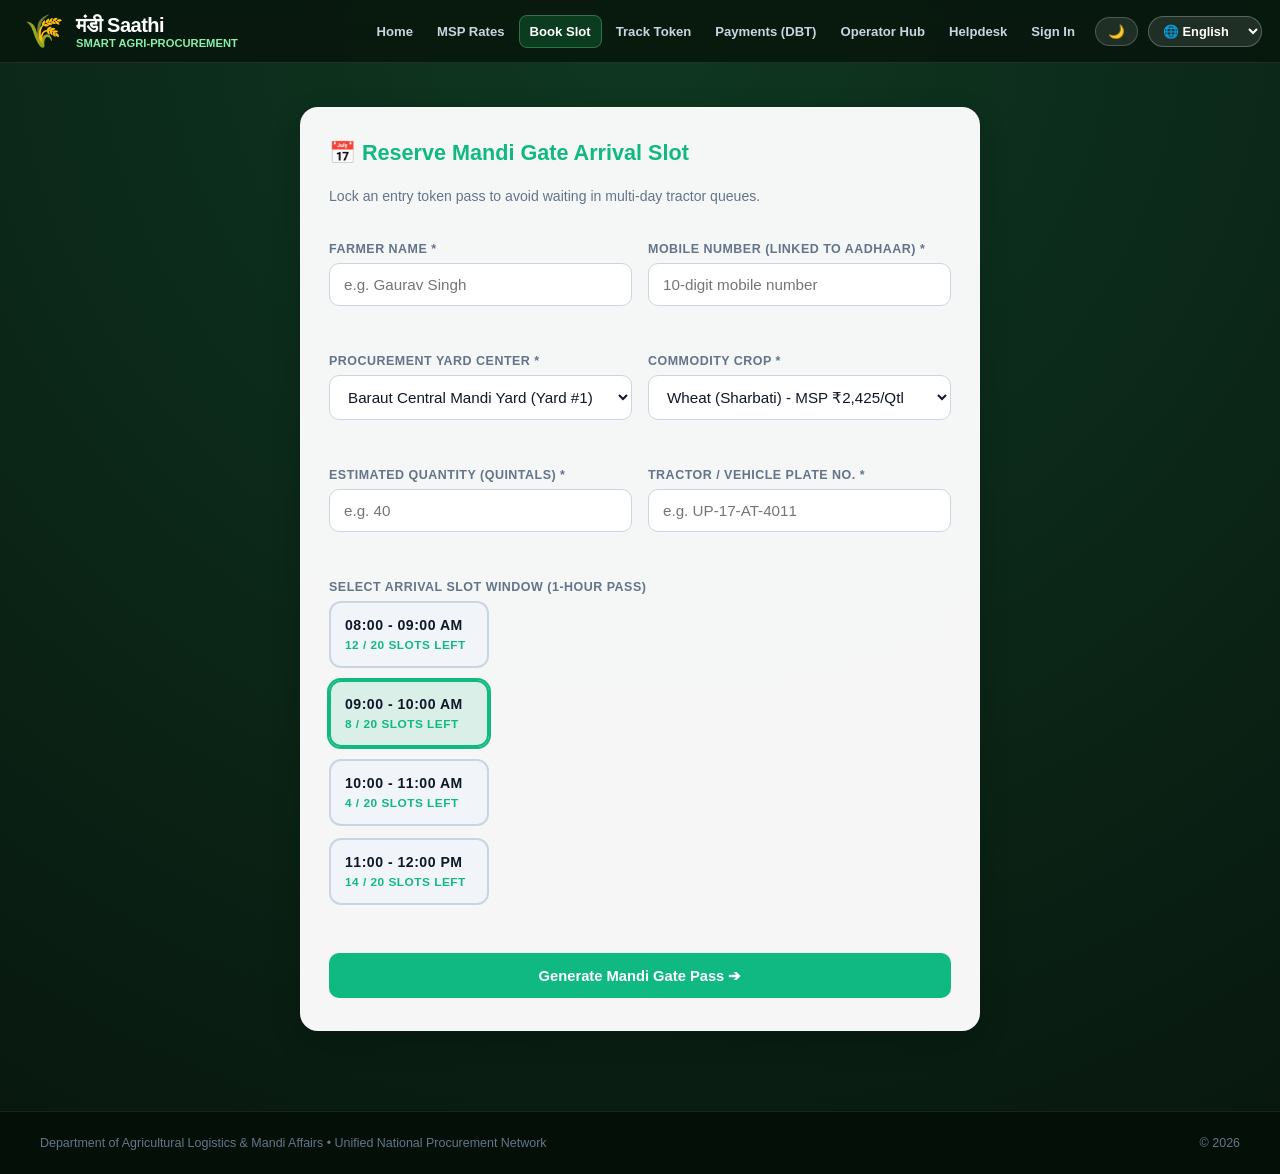
==== commit 59c1344e: "Update portal UI, styles, and navbar fixes" ====
--- a/book-slot.html
+++ b/book-slot.html
@@ -13,7 +13,7 @@
       <a href="index.html" class="brand">
         <span class="brand-icon">🌾</span>
         <div>
-          <div class="brand-title">ई-उपार्जन Pro</div>
+          <div class="brand-title">मंडी Saathi</div>
           <div class="brand-subtitle">Smart Agri-Procurement</div>
         </div>
       </a>
--- a/style.css
+++ b/style.css
@@ -40,6 +40,7 @@
   --shadow-card: 0 12px 36px rgba(0, 0, 0, 0.55);
   --input-bg: #0f172a;
 }
+
 
 body {
   min-height: 100vh;
